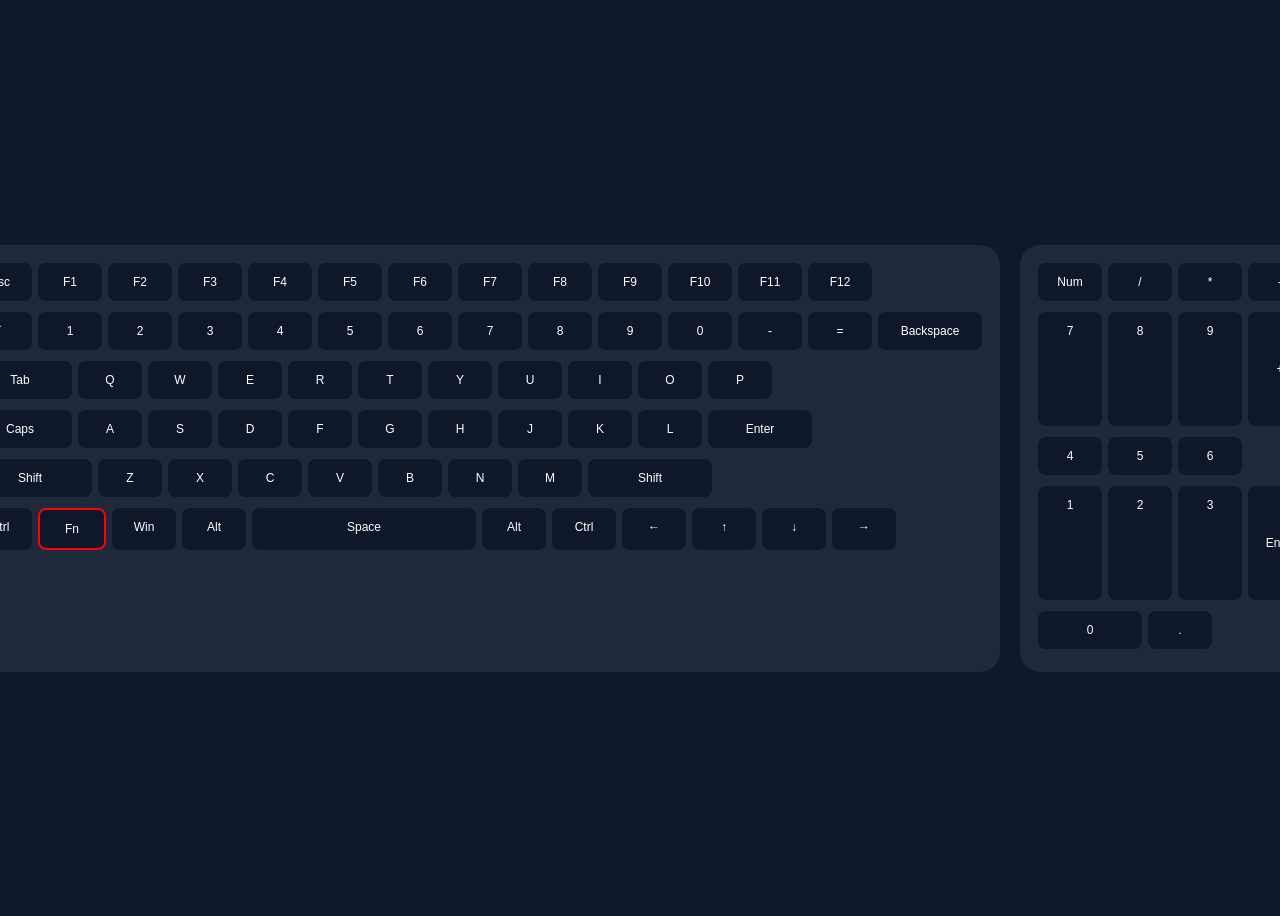
==== index.html @ d8c7e5ec "Add files via upload" ====
<!DOCTYPE html>
<html lang="uk">
<head>
<meta charset="UTF-8">
<title>Keyboard Full</title>

<style>
body {
    background: #0f172a;
    display: flex;
    justify-content: center;
    align-items: center;
    height: 100vh;
}

/* Wrapper */
.keyboard-wrapper {
    display: flex;
    gap: 20px;
}

/* Main keyboard */
.keyboard, .numpad {
    background: #1e293b;
    padding: 15px;
    border-radius: 20px;
}

/* Rows */
.row {
    display: flex;
    margin-bottom: 5px;
}

/* Keys */
.key {
    background: #0f172a;
    color: white;
    padding: 12px;
    margin: 3px;
    border-radius: 8px;
    min-width: 40px;
    text-align: center;
    font-family: sans-serif;
    font-size: 12px;
    transition: 0.1s;
}

/* Hover */
.key:hover {
    background: #334155;
}

/* Active (press effect) */
.active {
    background: #22c55e !important;
    transform: scale(0.95);
}

/* Sizes */
.wide { min-width: 80px; }
.extra-wide { min-width: 200px; }
.big { min-width: 100px; }
.tall { height: 90px; display: flex; align-items: center; justify-content: center; }

/* Fn */
.fn {
    border: 2px solid red;
}
</style>

</head>
<body>

<div class="keyboard-wrapper">

<!-- MAIN -->
<div class="keyboard">

<div class="row">
<div class="key" data-key="Escape">Esc</div>
<div class="key">F1</div><div class="key">F2</div><div class="key">F3</div>
<div class="key">F4</div><div class="key">F5</div><div class="key">F6</div>
<div class="key">F7</div><div class="key">F8</div><div class="key">F9</div>
<div class="key">F10</div><div class="key">F11</div><div class="key">F12</div>
</div>

<div class="row">
<div class="key">`</div><div class="key">1</div><div class="key">2</div>
<div class="key">3</div><div class="key">4</div><div class="key">5</div>
<div class="key">6</div><div class="key">7</div><div class="key">8</div>
<div class="key">9</div><div class="key">0</div>
<div class="key">-</div><div class="key">=</div>
<div class="key wide" data-key="Backspace">Backspace</div>
</div>

<div class="row">
<div class="key wide" data-key="Tab">Tab</div>
<div class="key" data-key="q">Q</div><div class="key">W</div><div class="key">E</div>
<div class="key">R</div><div class="key">T</div><div class="key">Y</div>
<div class="key">U</div><div class="key">I</div><div class="key">O</div>
<div class="key">P</div>
</div>

<div class="row">
<div class="key wide" data-key="CapsLock">Caps</div>
<div class="key">A</div><div class="key">S</div><div class="key">D</div>
<div class="key">F</div><div class="key">G</div><div class="key">H</div>
<div class="key">J</div><div class="key">K</div><div class="key">L</div>
<div class="key wide" data-key="Enter">Enter</div>
</div>

<div class="row">
<div class="key big" data-key="Shift">Shift</div>
<div class="key">Z</div><div class="key">X</div><div class="key">C</div>
<div class="key">V</div><div class="key">B</div><div class="key">N</div>
<div class="key">M</div>
<div class="key big">Shift</div>
</div>

<div class="row">
<div class="key">Ctrl</div>
<div class="key fn">Fn</div>
<div class="key">Win</div>
<div class="key">Alt</div>
<div class="key extra-wide" data-key=" ">Space</div>
<div class="key">Alt</div>
<div class="key">Ctrl</div>
<div class="key" data-key="ArrowLeft">←</div>
<div class="key" data-key="ArrowUp">↑</div>
<div class="key" data-key="ArrowDown">↓</div>
<div class="key" data-key="ArrowRight">→</div>
</div>

</div>

<!-- NUMPAD -->
<div class="numpad">

<div class="row">
<div class="key">Num</div>
<div class="key">/</div>
<div class="key">*</div>
<div class="key">-</div>
</div>

<div class="row">
<div class="key">7</div>
<div class="key">8</div>
<div class="key">9</div>
<div class="key tall">+</div>
</div>

<div class="row">
<div class="key">4</div>
<div class="key">5</div>
<div class="key">6</div>
</div>

<div class="row">
<div class="key">1</div>
<div class="key">2</div>
<div class="key">3</div>
<div class="key tall">Enter</div>
</div>

<div class="row">
<div class="key wide">0</div>
<div class="key">.</div>
</div>

</div>

</div>

<script>
// Підсвітка клавіш
document.addEventListener("keydown", function(e) {
    const keys = document.querySelectorAll(".key");
    keys.forEach(k => {
        if (k.textContent.toLowerCase() === e.key.toLowerCase()) {
            k.classList.add("active");
        }
    });
});

document.addEventListener("keyup", function(e) {
    document.querySelectorAll(".key").forEach(k => {
        k.classList.remove("active");
    });
});
</script>

</body>
</html>
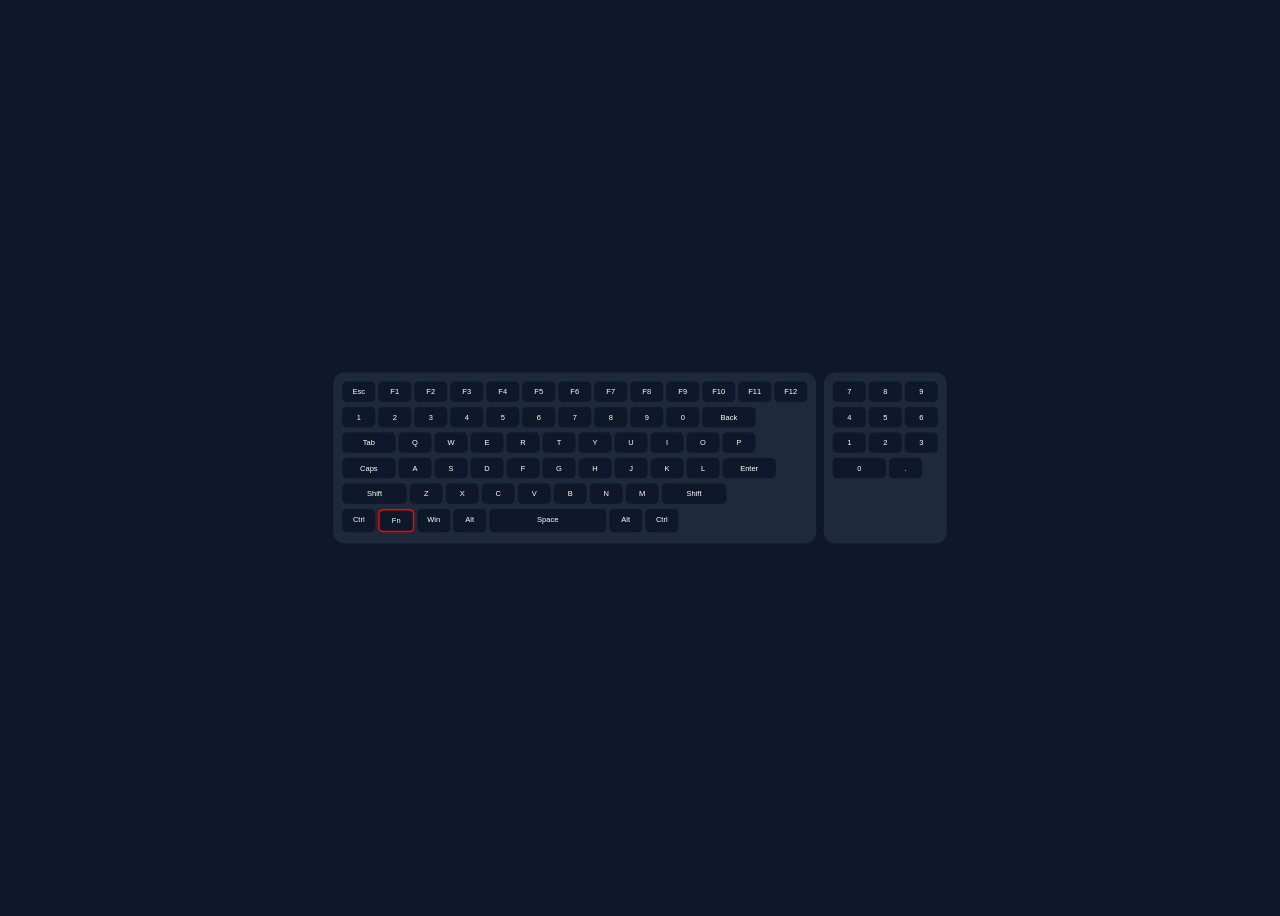
==== commit 71d5e15f: "Add files via upload" ====
--- a/index.html
+++ b/index.html
@@ -2,7 +2,7 @@
 <html lang="uk">
 <head>
 <meta charset="UTF-8">
-<title>Keyboard Full</title>
+<title>Small Keyboard</title>
 
 <style>
 body {
@@ -16,52 +16,50 @@
 /* Wrapper */
 .keyboard-wrapper {
     display: flex;
-    gap: 20px;
+    gap: 10px;
+    transform: scale(0.75); /* 🔥 головне зменшення */
 }
 
-/* Main keyboard */
+/* Keyboard */
 .keyboard, .numpad {
     background: #1e293b;
-    padding: 15px;
-    border-radius: 20px;
+    padding: 10px;
+    border-radius: 15px;
 }
 
 /* Rows */
 .row {
     display: flex;
-    margin-bottom: 5px;
+    margin-bottom: 3px;
 }
 
 /* Keys */
 .key {
     background: #0f172a;
     color: white;
-    padding: 12px;
-    margin: 3px;
-    border-radius: 8px;
-    min-width: 40px;
+    padding: 8px;
+    margin: 2px;
+    border-radius: 6px;
+    min-width: 28px;
     text-align: center;
     font-family: sans-serif;
-    font-size: 12px;
+    font-size: 10px;
     transition: 0.1s;
 }
 
-/* Hover */
 .key:hover {
     background: #334155;
 }
 
-/* Active (press effect) */
 .active {
     background: #22c55e !important;
-    transform: scale(0.95);
 }
 
 /* Sizes */
-.wide { min-width: 80px; }
-.extra-wide { min-width: 200px; }
-.big { min-width: 100px; }
-.tall { height: 90px; display: flex; align-items: center; justify-content: center; }
+.wide { min-width: 55px; }
+.extra-wide { min-width: 140px; }
+.big { min-width: 70px; }
+.tall { height: 60px; display: flex; align-items: center; justify-content: center; }
 
 /* Fn */
 .fn {
@@ -78,7 +76,7 @@
 <div class="keyboard">
 
 <div class="row">
-<div class="key" data-key="Escape">Esc</div>
+<div class="key">Esc</div>
 <div class="key">F1</div><div class="key">F2</div><div class="key">F3</div>
 <div class="key">F4</div><div class="key">F5</div><div class="key">F6</div>
 <div class="key">F7</div><div class="key">F8</div><div class="key">F9</div>
@@ -86,32 +84,31 @@
 </div>
 
 <div class="row">
-<div class="key">`</div><div class="key">1</div><div class="key">2</div>
-<div class="key">3</div><div class="key">4</div><div class="key">5</div>
-<div class="key">6</div><div class="key">7</div><div class="key">8</div>
-<div class="key">9</div><div class="key">0</div>
-<div class="key">-</div><div class="key">=</div>
-<div class="key wide" data-key="Backspace">Backspace</div>
+<div class="key">1</div><div class="key">2</div><div class="key">3</div>
+<div class="key">4</div><div class="key">5</div><div class="key">6</div>
+<div class="key">7</div><div class="key">8</div><div class="key">9</div>
+<div class="key">0</div>
+<div class="key wide">Back</div>
 </div>
 
 <div class="row">
-<div class="key wide" data-key="Tab">Tab</div>
-<div class="key" data-key="q">Q</div><div class="key">W</div><div class="key">E</div>
+<div class="key wide">Tab</div>
+<div class="key">Q</div><div class="key">W</div><div class="key">E</div>
 <div class="key">R</div><div class="key">T</div><div class="key">Y</div>
 <div class="key">U</div><div class="key">I</div><div class="key">O</div>
 <div class="key">P</div>
 </div>
 
 <div class="row">
-<div class="key wide" data-key="CapsLock">Caps</div>
+<div class="key wide">Caps</div>
 <div class="key">A</div><div class="key">S</div><div class="key">D</div>
 <div class="key">F</div><div class="key">G</div><div class="key">H</div>
 <div class="key">J</div><div class="key">K</div><div class="key">L</div>
-<div class="key wide" data-key="Enter">Enter</div>
+<div class="key wide">Enter</div>
 </div>
 
 <div class="row">
-<div class="key big" data-key="Shift">Shift</div>
+<div class="key big">Shift</div>
 <div class="key">Z</div><div class="key">X</div><div class="key">C</div>
 <div class="key">V</div><div class="key">B</div><div class="key">N</div>
 <div class="key">M</div>
@@ -123,13 +120,9 @@
 <div class="key fn">Fn</div>
 <div class="key">Win</div>
 <div class="key">Alt</div>
-<div class="key extra-wide" data-key=" ">Space</div>
+<div class="key extra-wide">Space</div>
 <div class="key">Alt</div>
 <div class="key">Ctrl</div>
-<div class="key" data-key="ArrowLeft">←</div>
-<div class="key" data-key="ArrowUp">↑</div>
-<div class="key" data-key="ArrowDown">↓</div>
-<div class="key" data-key="ArrowRight">→</div>
 </div>
 
 </div>
@@ -138,17 +131,9 @@
 <div class="numpad">
 
 <div class="row">
-<div class="key">Num</div>
-<div class="key">/</div>
-<div class="key">*</div>
-<div class="key">-</div>
-</div>
-
-<div class="row">
 <div class="key">7</div>
 <div class="key">8</div>
 <div class="key">9</div>
-<div class="key tall">+</div>
 </div>
 
 <div class="row">
@@ -161,7 +146,6 @@
 <div class="key">1</div>
 <div class="key">2</div>
 <div class="key">3</div>
-<div class="key tall">Enter</div>
 </div>
 
 <div class="row">
@@ -174,17 +158,15 @@
 </div>
 
 <script>
-// Підсвітка клавіш
 document.addEventListener("keydown", function(e) {
-    const keys = document.querySelectorAll(".key");
-    keys.forEach(k => {
+    document.querySelectorAll(".key").forEach(k => {
         if (k.textContent.toLowerCase() === e.key.toLowerCase()) {
             k.classList.add("active");
         }
     });
 });
 
-document.addEventListener("keyup", function(e) {
+document.addEventListener("keyup", function() {
     document.querySelectorAll(".key").forEach(k => {
         k.classList.remove("active");
     });
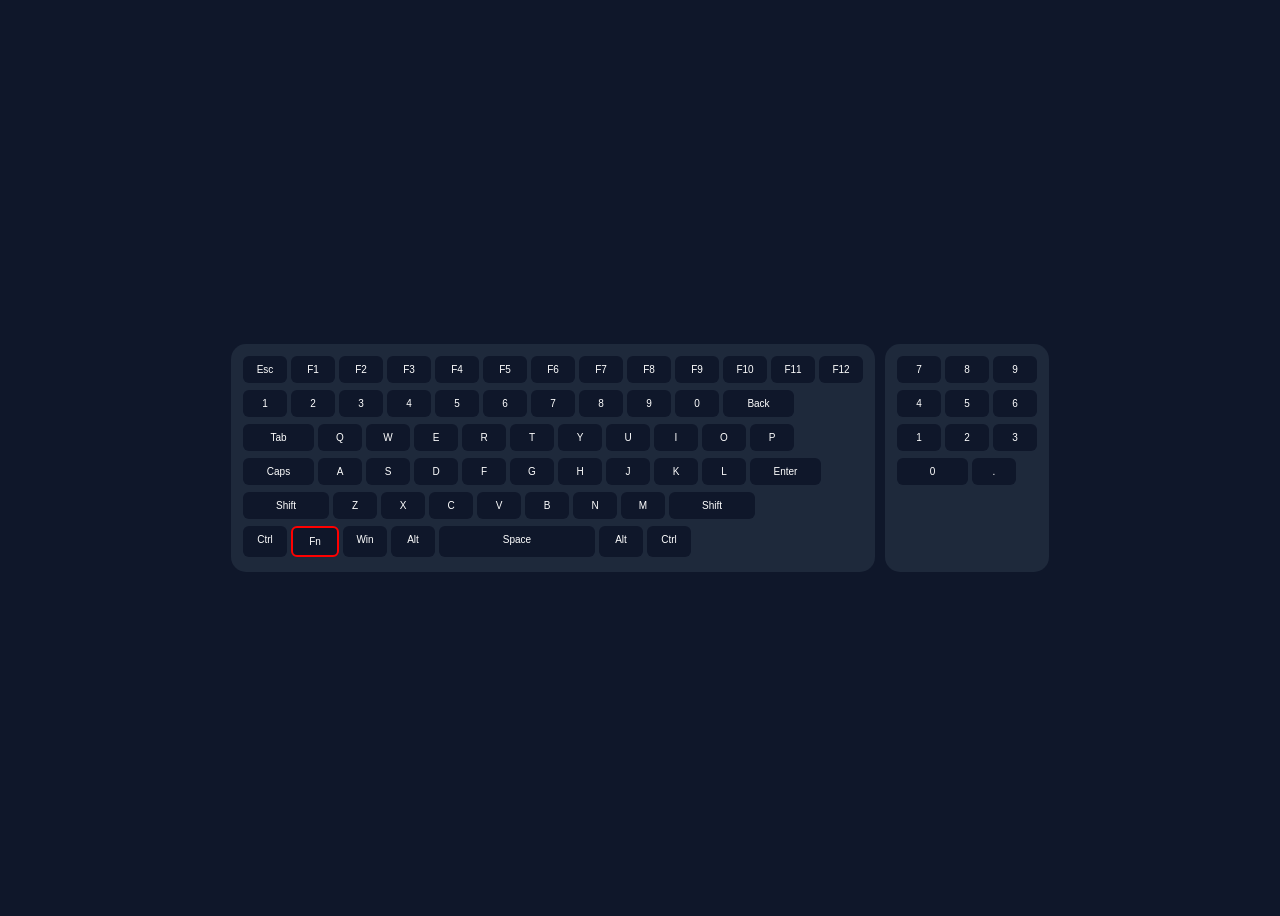
==== commit d94d312b: "Add files via upload" ====
--- a/index.html
+++ b/index.html
@@ -17,7 +17,7 @@
 .keyboard-wrapper {
     display: flex;
     gap: 10px;
-    transform: scale(0.75); /* 🔥 головне зменшення */
+    transform: scale(1); /* 🔥 головне зменшення */
 }
 
 /* Keyboard */
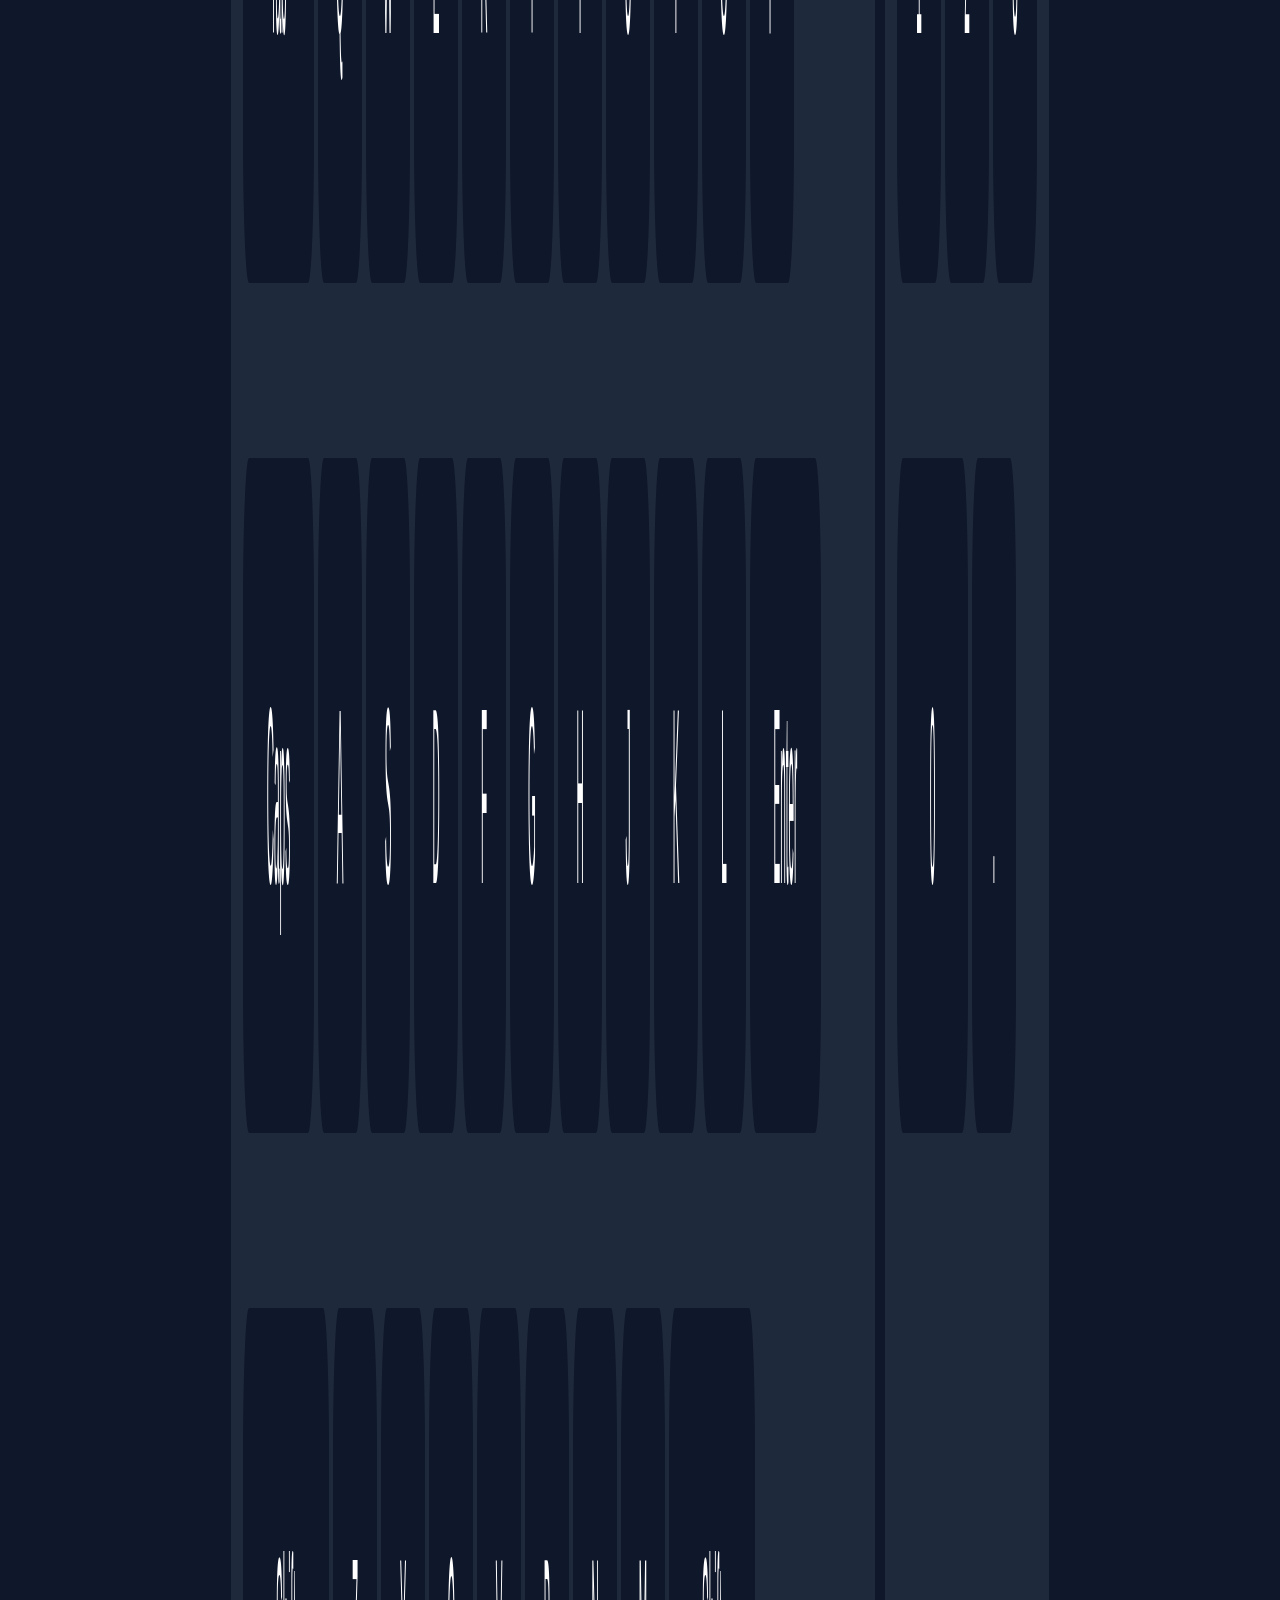
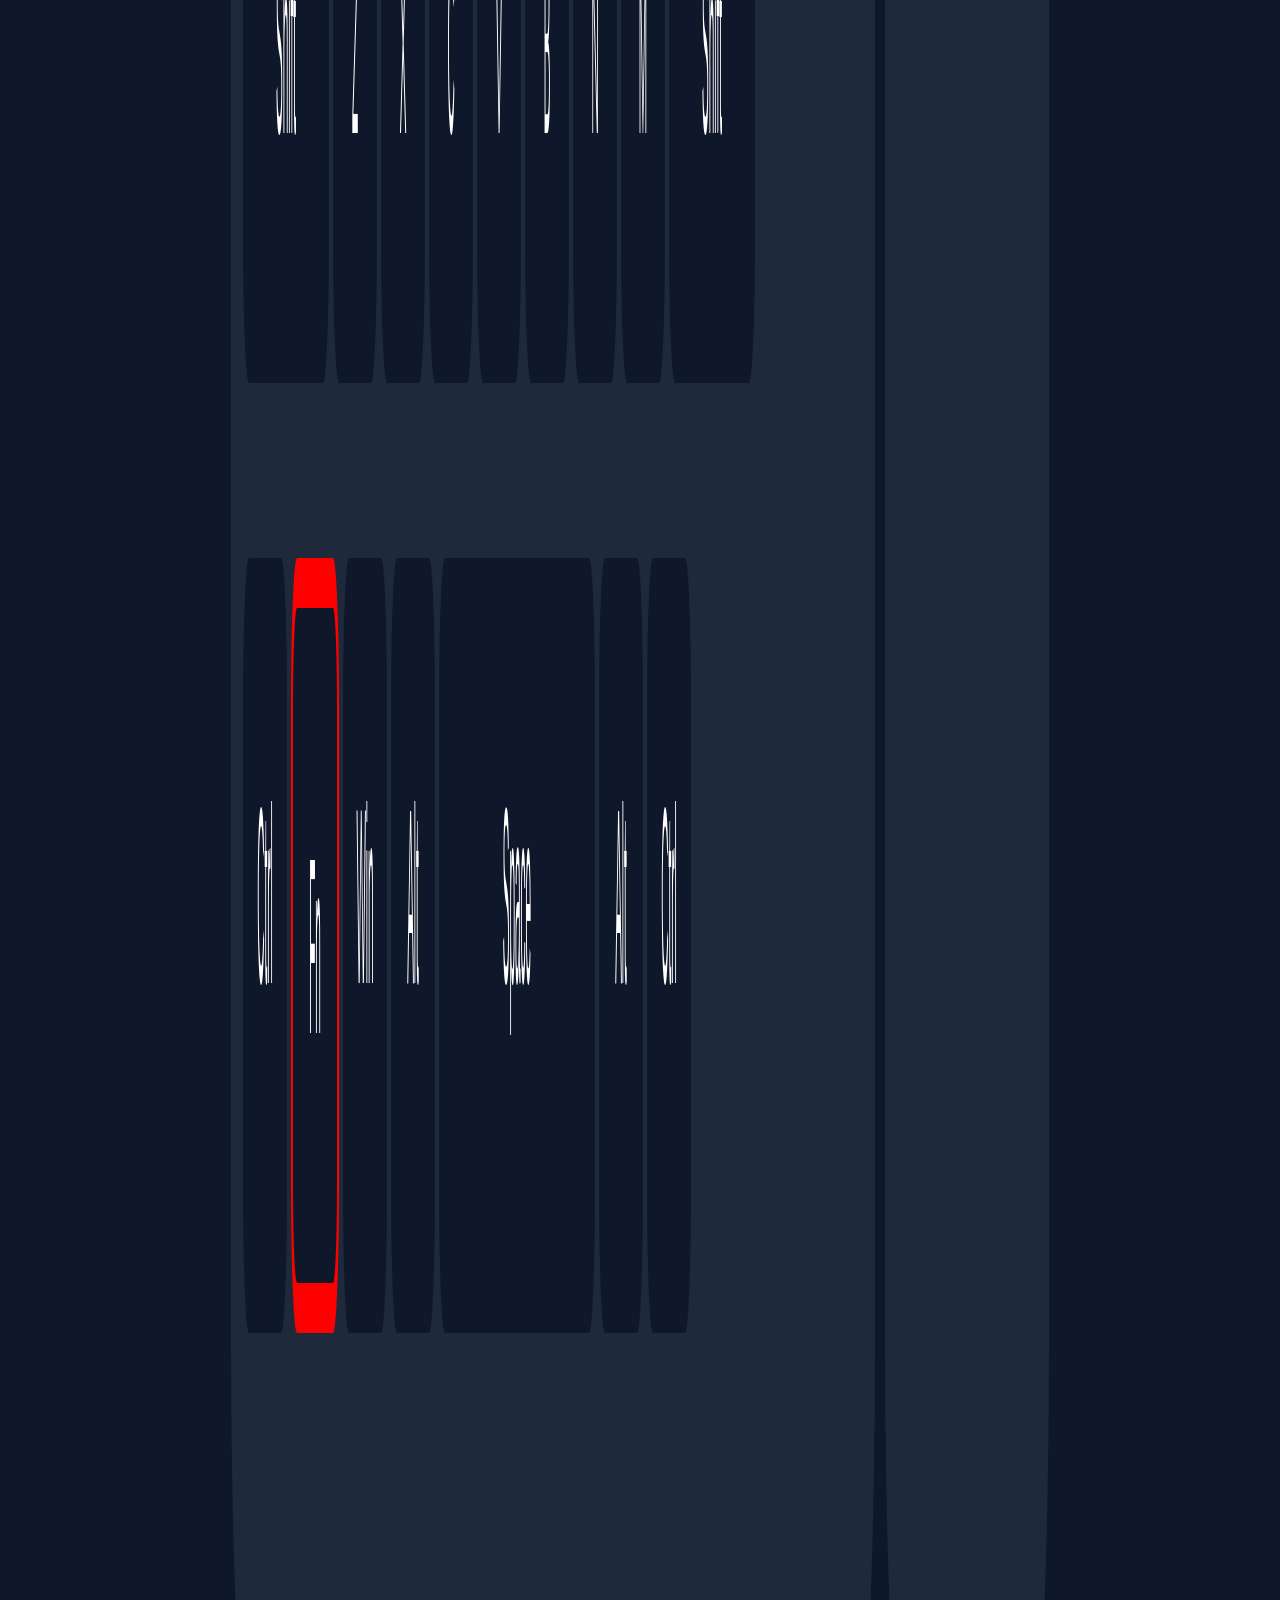
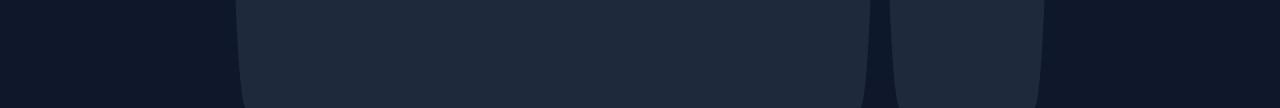
==== commit d52523f0: "Add files via upload" ====
--- a/index.html
+++ b/index.html
@@ -17,7 +17,7 @@
 .keyboard-wrapper {
     display: flex;
     gap: 10px;
-    transform: scale(1); /* 🔥 головне зменшення */
+    transform: scale(1,25); /* 🔥 головне зменшення */
 }
 
 /* Keyboard */
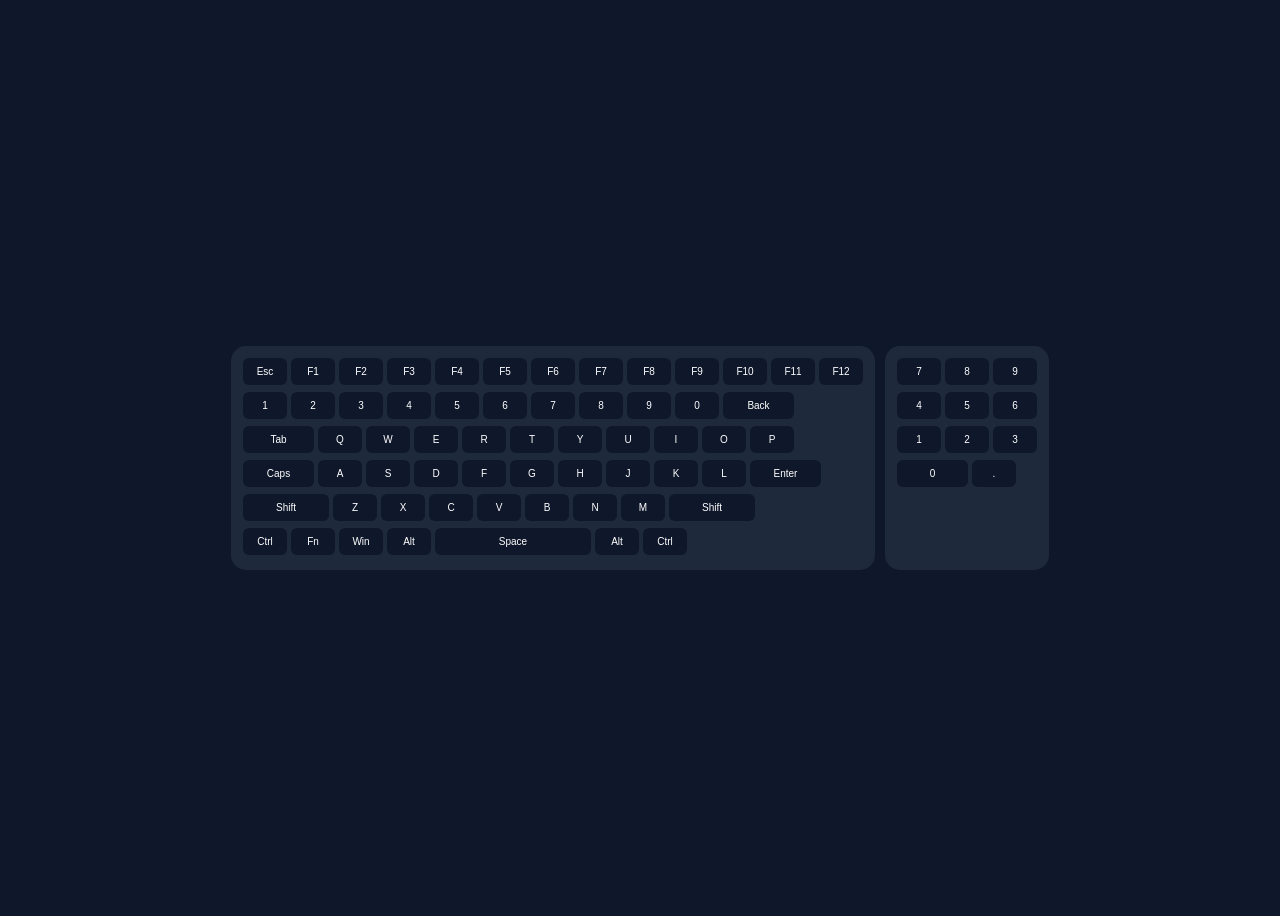
==== commit dda67ef6: "Add files via upload" ====
--- a/index.html
+++ b/index.html
@@ -2,7 +2,7 @@
 <html lang="uk">
 <head>
 <meta charset="UTF-8">
-<title>Small Keyboard</title>
+<title>Keyboard</title>
 
 <style>
 body {
@@ -17,7 +17,7 @@
 .keyboard-wrapper {
     display: flex;
     gap: 10px;
-    transform: scale(1,25); /* 🔥 головне зменшення */
+    transform: scale(1); 
 }
 
 /* Keyboard */
@@ -61,10 +61,6 @@
 .big { min-width: 70px; }
 .tall { height: 60px; display: flex; align-items: center; justify-content: center; }
 
-/* Fn */
-.fn {
-    border: 2px solid red;
-}
 </style>
 
 </head>
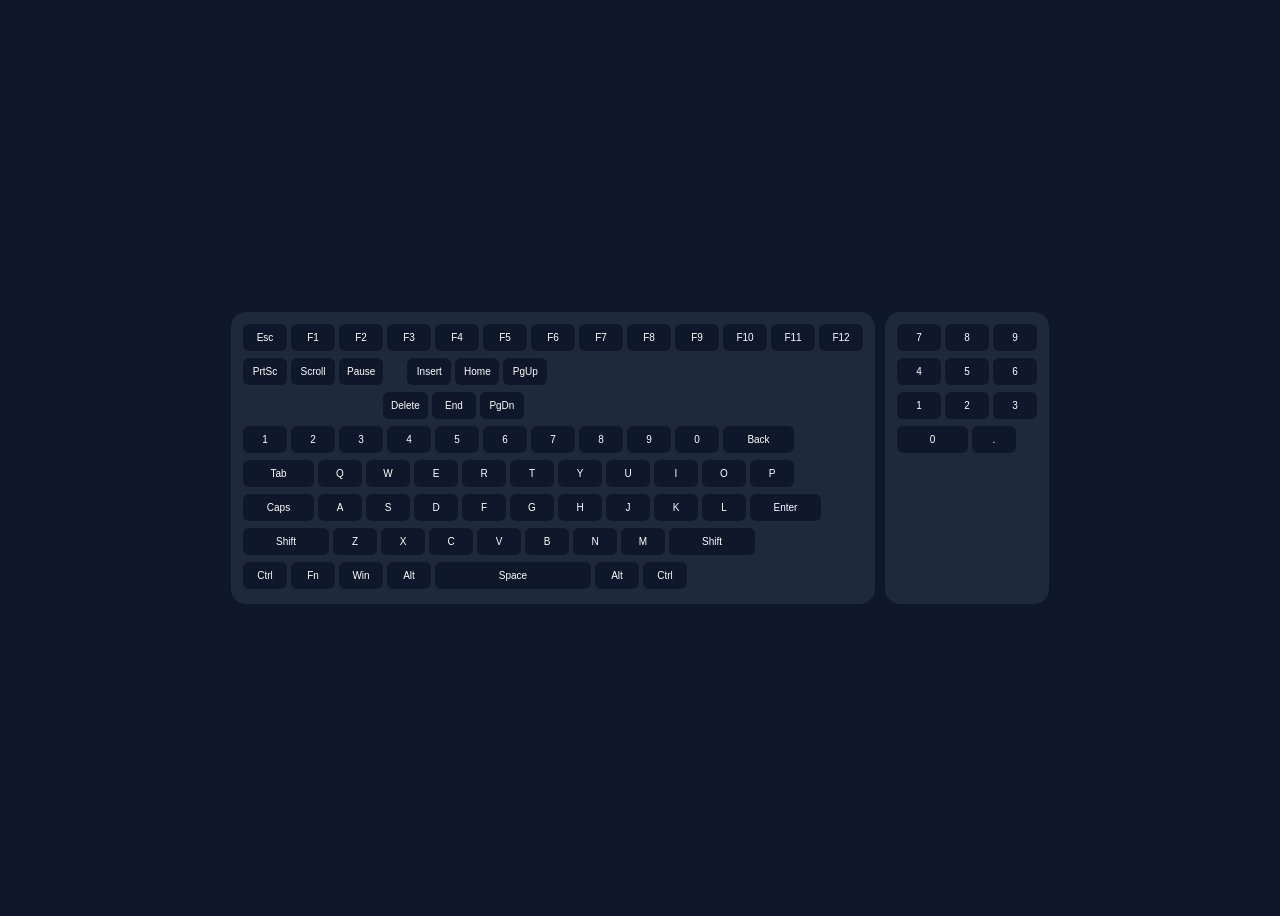
==== commit 0d0df74b: "Add files via upload" ====
--- a/index.html
+++ b/index.html
@@ -77,6 +77,23 @@
 <div class="key">F4</div><div class="key">F5</div><div class="key">F6</div>
 <div class="key">F7</div><div class="key">F8</div><div class="key">F9</div>
 <div class="key">F10</div><div class="key">F11</div><div class="key">F12</div>
+</div>
+
+<div class="row">
+    <div class="key">PrtSc</div>
+    <div class="key">Scroll</div>
+    <div class="key">Pause</div>
+    <div style="width:20px;"></div>
+    <div class="key">Insert</div>
+    <div class="key">Home</div>
+    <div class="key">PgUp</div>
+</div>
+
+<div class="row">
+    <div style="width:140px;"></div>
+    <div class="key">Delete</div>
+    <div class="key">End</div>
+    <div class="key">PgDn</div>
 </div>
 
 <div class="row">
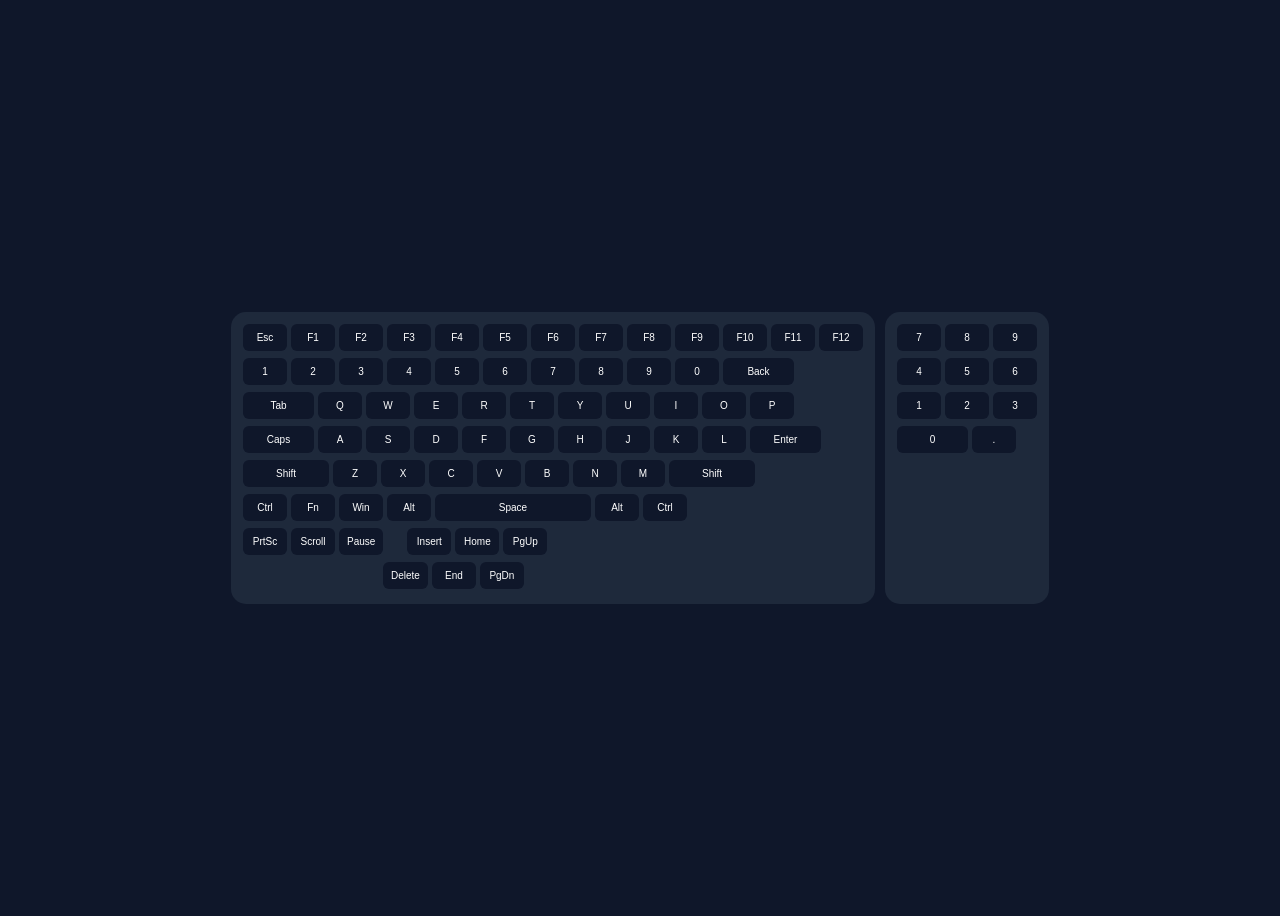
==== commit ff1efa9d: "Add files via upload" ====
--- a/index.html
+++ b/index.html
@@ -80,23 +80,6 @@
 </div>
 
 <div class="row">
-    <div class="key">PrtSc</div>
-    <div class="key">Scroll</div>
-    <div class="key">Pause</div>
-    <div style="width:20px;"></div>
-    <div class="key">Insert</div>
-    <div class="key">Home</div>
-    <div class="key">PgUp</div>
-</div>
-
-<div class="row">
-    <div style="width:140px;"></div>
-    <div class="key">Delete</div>
-    <div class="key">End</div>
-    <div class="key">PgDn</div>
-</div>
-
-<div class="row">
 <div class="key">1</div><div class="key">2</div><div class="key">3</div>
 <div class="key">4</div><div class="key">5</div><div class="key">6</div>
 <div class="key">7</div><div class="key">8</div><div class="key">9</div>
@@ -136,6 +119,23 @@
 <div class="key extra-wide">Space</div>
 <div class="key">Alt</div>
 <div class="key">Ctrl</div>
+</div>
+
+<div class="row">
+    <div class="key">PrtSc</div>
+    <div class="key">Scroll</div>
+    <div class="key">Pause</div>
+    <div style="width:20px;"></div>
+    <div class="key">Insert</div>
+    <div class="key">Home</div>
+    <div class="key">PgUp</div>
+</div>
+
+<div class="row">
+    <div style="width:140px;"></div>
+    <div class="key">Delete</div>
+    <div class="key">End</div>
+    <div class="key">PgDn</div>
 </div>
 
 </div>
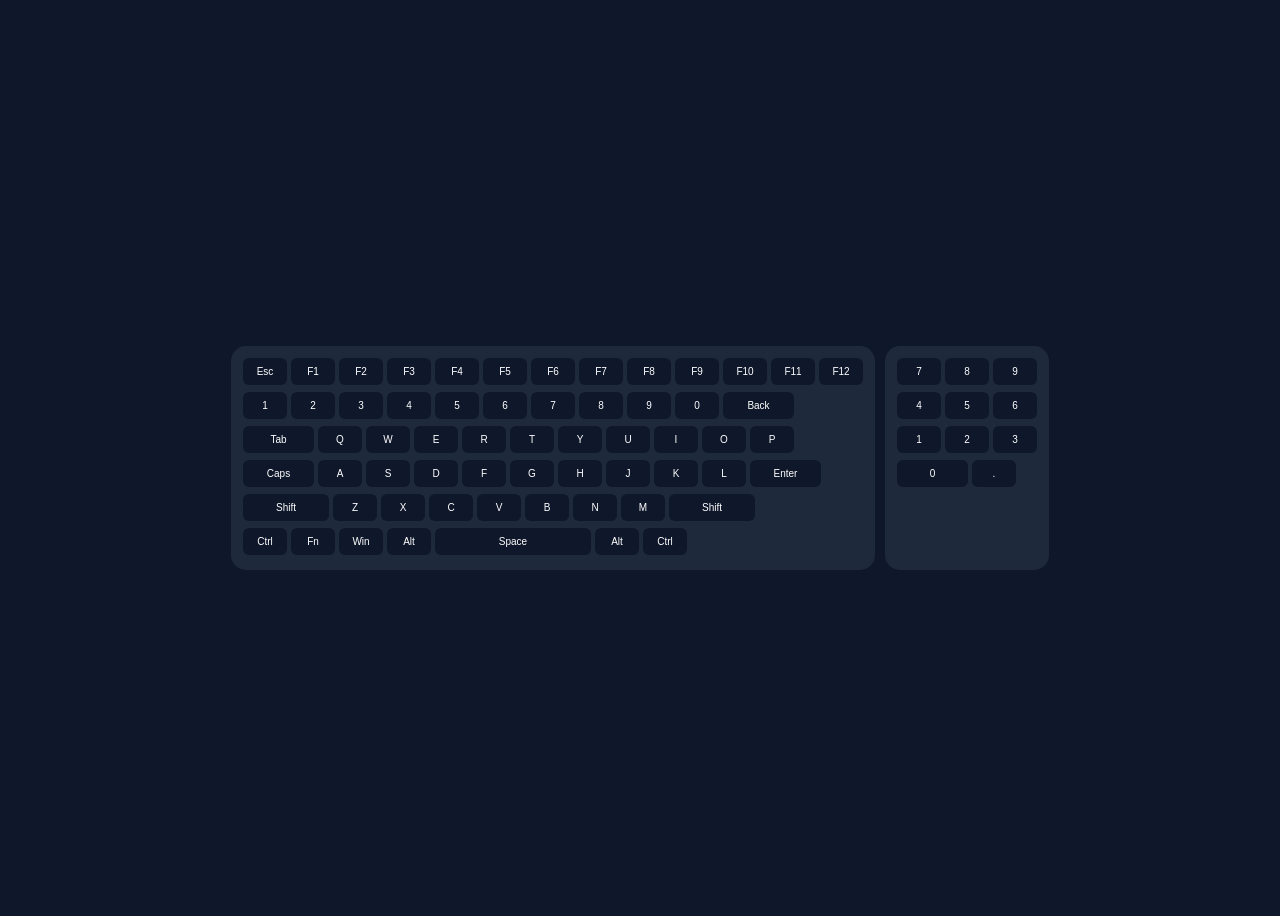
==== commit bfdbba26: "Add files via upload" ====
--- a/index.html
+++ b/index.html
@@ -121,23 +121,6 @@
 <div class="key">Ctrl</div>
 </div>
 
-<div class="row">
-    <div class="key">PrtSc</div>
-    <div class="key">Scroll</div>
-    <div class="key">Pause</div>
-    <div style="width:20px;"></div>
-    <div class="key">Insert</div>
-    <div class="key">Home</div>
-    <div class="key">PgUp</div>
-</div>
-
-<div class="row">
-    <div style="width:140px;"></div>
-    <div class="key">Delete</div>
-    <div class="key">End</div>
-    <div class="key">PgDn</div>
-</div>
-
 </div>
 
 <!-- NUMPAD -->
